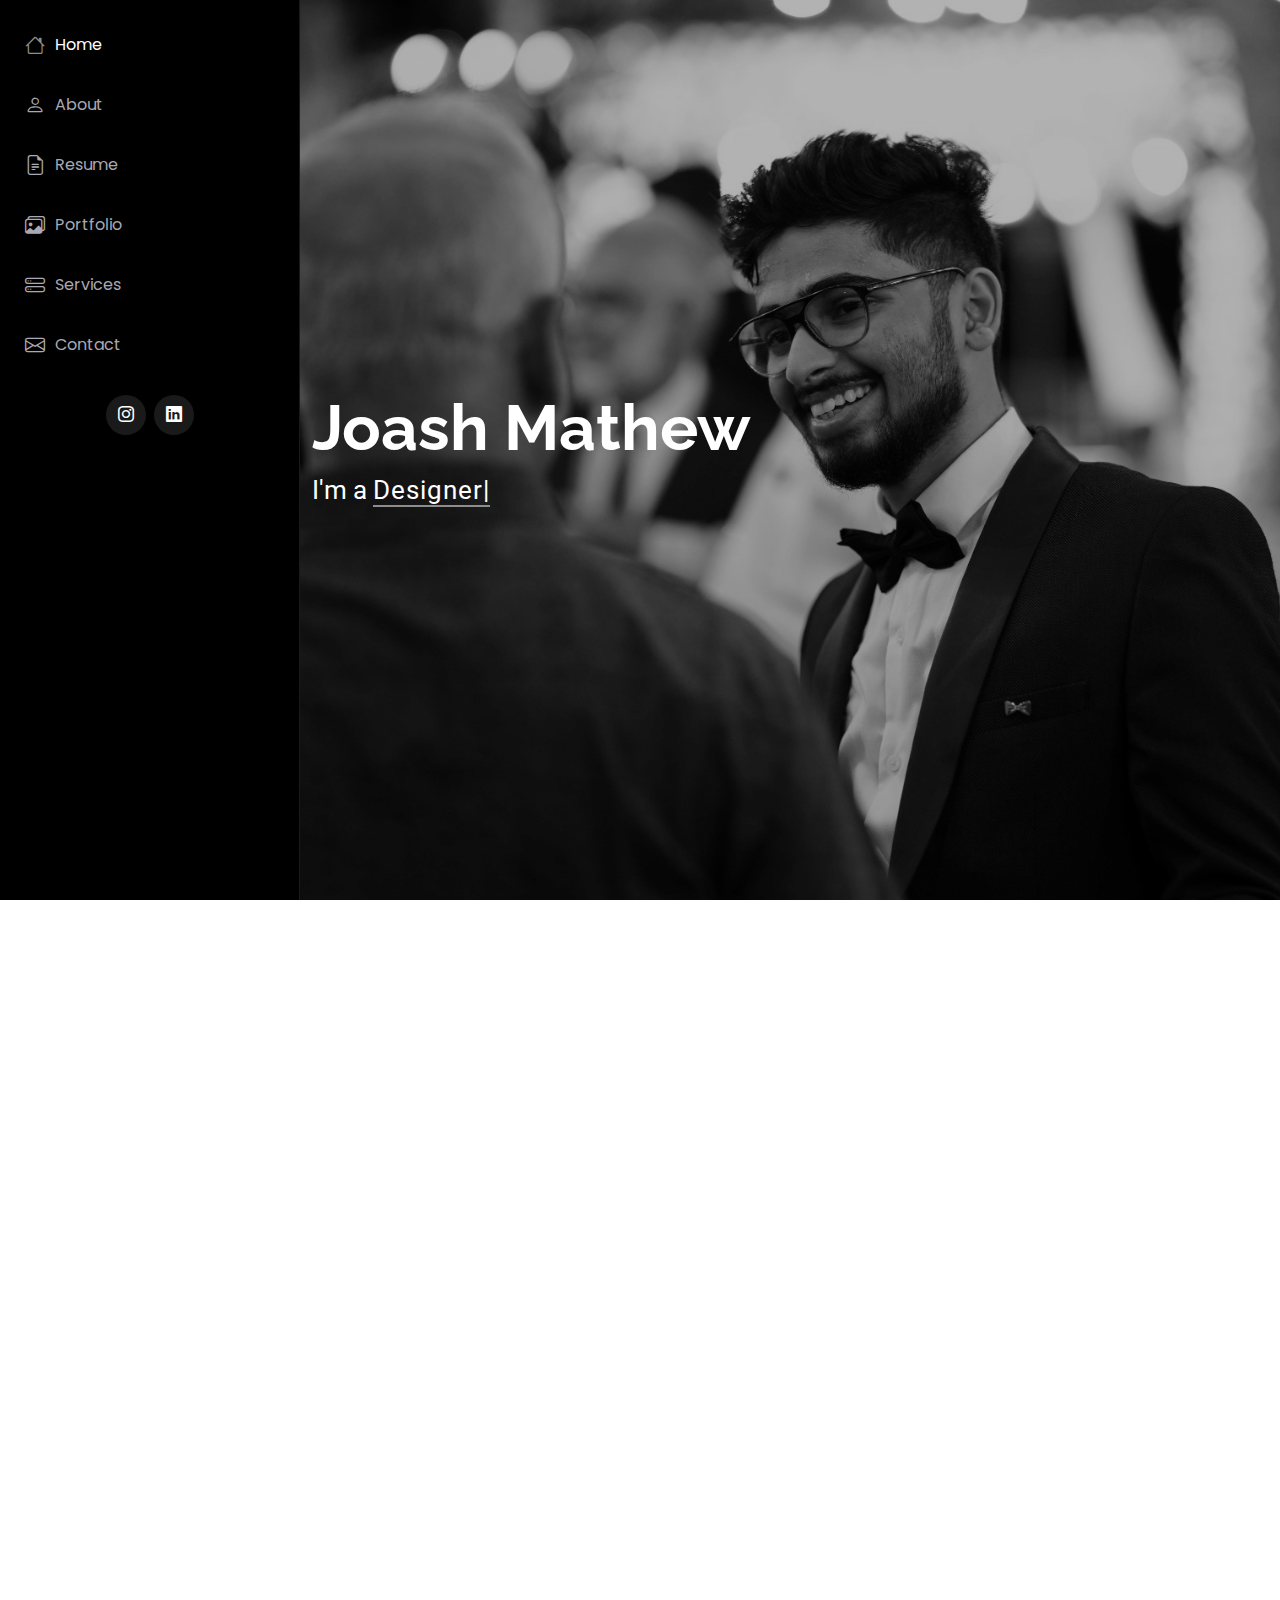
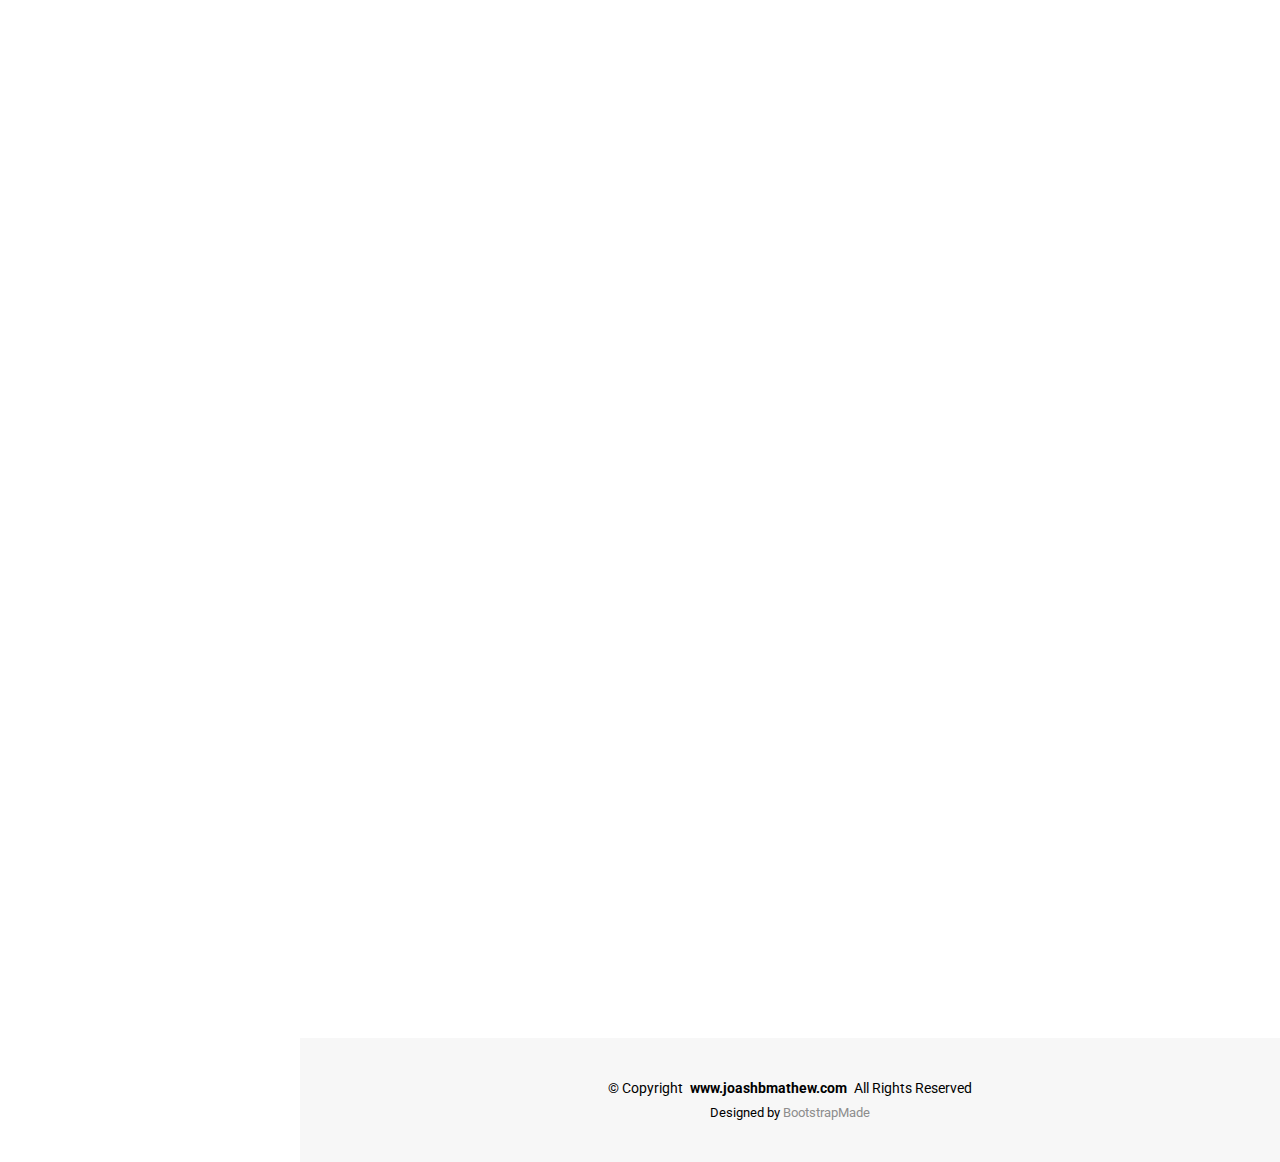
==== index.html @ 0e68c21d "First commit" ====
<!DOCTYPE html>
<html lang="en">
  <head>
    <meta charset="utf-8" />
    <meta content="width=device-width, initial-scale=1.0" name="viewport" />
    <title>Portfolio</title>
    <meta content="" name="description" />
    <meta content="" name="keywords" />

    <!-- Favicons -->
    <link href="assets/img/favicon.png" rel="icon" />
    <link href="assets/img/apple-touch-icon.png" rel="apple-touch-icon" />

    <!-- Fonts -->
    <link href="https://fonts.googleapis.com" rel="preconnect" />
    <link href="https://fonts.gstatic.com" rel="preconnect" crossorigin />
    <link
      href="https://fonts.googleapis.com/css2?family=Roboto:ital,wght@0,100;0,300;0,400;0,500;0,700;0,900;1,100;1,300;1,400;1,500;1,700;1,900&family=Poppins:ital,wght@0,100;0,200;0,300;0,400;0,500;0,600;0,700;0,800;0,900;1,100;1,200;1,300;1,400;1,500;1,600;1,700;1,800;1,900&family=Raleway:ital,wght@0,100;0,200;0,300;0,400;0,500;0,600;0,700;0,800;0,900;1,100;1,200;1,300;1,400;1,500;1,600;1,700;1,800;1,900&display=swap"
      rel="stylesheet"
    />

    <!-- Vendor CSS Files -->
    <link
      href="assets/vendor/bootstrap/css/bootstrap.min.css"
      rel="stylesheet"
    />
    <link
      href="assets/vendor/bootstrap-icons/bootstrap-icons.css"
      rel="stylesheet"
    />
    <link href="assets/vendor/aos/aos.css" rel="stylesheet" />
    <link
      href="assets/vendor/glightbox/css/glightbox.min.css"
      rel="stylesheet"
    />
    <link href="assets/vendor/swiper/swiper-bundle.min.css" rel="stylesheet" />

    <!-- Main CSS File -->
    <link href="assets/css/main.css" rel="stylesheet" />

    <!-- =======================================================
  * Template Name: iPortfolio
  * Template URL: https://bootstrapmade.com/iportfolio-bootstrap-portfolio-websites-template/
  * Updated: Jun 12 2024 with Bootstrap v5.3.3
  * Author: BootstrapMade.com
  * License: https://bootstrapmade.com/license/
  ======================================================== -->
  </head>

  <body class="index-page">
    <header id="header" class="header d-flex flex-column">
      <i class="header-toggle d-xl-none bi bi-list"></i>

      <a
        href="index.html"
        class="logo d-flex align-items-center justify-content-center"
      >
        <!-- Uncomment the line below if you also wish to use an image logo -->
        <!-- <img src="assets/img/logo.png" alt=""> -->
      </a>

      <nav id="navmenu" class="navmenu">
        <ul>
          <li>
            <a href="#hero" class="active"
              ><i class="bi bi-house navicon"></i>Home</a
            >
          </li>
          <li>
            <a href="#about"><i class="bi bi-person navicon"></i> About</a>
          </li>
          <li>
            <a href="#resume"
              ><i class="bi bi-file-earmark-text navicon"></i> Resume</a
            >
          </li>
          <li>
            <a href="#portfolio"
              ><i class="bi bi-images navicon"></i> Portfolio</a
            >
          </li>
          <li>
            <a href="#services"
              ><i class="bi bi-hdd-stack navicon"></i> Services</a
            >
          </li>
          <li>
            <a href="#contact"
              ><i class="bi bi-envelope navicon"></i> Contact</a
            >
          </li>
        </ul>
      </nav>
      <div class="social-links text-center">
        <a
          href="https://www.instagram.com/joash_m_b?igsh=MXVweXFhMml6ZnZiNA%3D%3D&utm_source=qr"
          class="instagram"
          ><i class="bi bi-instagram"></i
        ></a>
        <a
          href="https://www.linkedin.com/in/joash-binu-3a098528a?lipi=urn%3Ali%3Apage%3Ad_flagship3_profile_view_base_contact_details%3BONBXDE7nQAW0IM37YTPnsw%3D%3D"
          class="linkedin"
          ><i class="bi bi-linkedin"></i
        ></a>
      </div>
    </header>

    <main class="main">
      <!-- Hero Section -->
      <section id="hero" class="hero section">
        <img src="assets/img/Main-pic.jpg" alt="" data-aos="fade-in" class="" />

        <div class="container" data-aos="fade-up" data-aos-delay="100">
          <h2>Joash Mathew</h2>
          <p>
            I'm a
            <span
              class="typed"
              data-typed-items="Designer, Developer, Freelancer"
              >Designer</span
            ><span
              class="typed-cursor typed-cursor--blink"
              aria-hidden="true"
            ></span
            ><span
              class="typed-cursor typed-cursor--blink"
              aria-hidden="true"
            ></span>
          </p>
        </div>
      </section>
      <!-- /Hero Section -->

      <!-- About Section -->
      <section id="about" class="about section">
        <!-- Section Title -->
        <div class="container section-title" data-aos="fade-up">
          <h2>About</h2>
          <p>
            As a dedicated UI/UX designer and developer, I bring a blend of
            creativity and technical expertise to every project. My passion for
            designing user-centric interfaces drives me to create seamless and
            engaging digital experiences. With a strong background in both
            design principles and development, I bridge the gap between
            aesthetics and functionality. I thrive on solving complex problems
            and am committed to staying ahead of industry trends.<b
              ><ul>
                " My goal is to enhance user satisfaction by delivering
                intuitive and visually appealing solutions"
              </ul></b
            >
          </p>
        </div>
        <!-- End Section Title -->

        <div class="container" data-aos="fade-up" data-aos-delay="100">
          <div class="row gy-4 justify-content-center">
            <div class="col-lg-4">
              <img src="assets/img/Profile-pic.jpg" class="img-fluid" alt="" />
            </div>
            <div class="col-lg-8 content">
              <h2>UI/UX Designer &amp; Web Developer.</h2>
              <p class="fst-italic py-3"></p>

              <div class="row">
                <div class="col-lg-6">
                  <ul>
                    <li>
                      <i class="bi bi-chevron-right"></i>
                      <strong>Birthday:</strong> <span>21 December 2001</span>
                    </li>
                    <li>
                      <i class="bi bi-chevron-right"></i>
                      <strong>Website:</strong>
                      <span>www.joashbmathew.com</span>
                    </li>
                    <li>
                      <i class="bi bi-chevron-right"></i>
                      <strong>Phone:</strong> <span>+91 7025293454</span>
                    </li>
                    <li>
                      <i class="bi bi-chevron-right"></i>
                      <strong>City:</strong>
                      <span>Kottayam , Kerala , India</span>
                    </li>
                  </ul>
                </div>
                <div class="col-lg-6">
                  <ul>
                    <li>
                      <i class="bi bi-chevron-right"></i> <strong>Age:</strong>
                      <span>23</span>
                    </li>
                    <li>
                      <i class="bi bi-chevron-right"></i>
                      <strong>Degree:</strong>
                      <span>BCA-Computer Application</span>
                    </li>
                    <li>
                      <i class="bi bi-chevron-right"></i>
                      <strong>Email:</strong> <span>joashbinu33@gmail.com</span>
                    </li>
                    <li>
                      <i class="bi bi-chevron-right"></i>
                      <strong>Freelance:</strong> <span>Available</span>
                    </li>
                  </ul>
                </div>
              </div>
              <p class="py-3">
                I was born on December 21, 2001, making me 23 years old. I hold
                a degree in Bachelor of Computer Applications (BCA),
                specializing in Computer Applications. I am based in Kottayam,
                Kerala, India, where I combine my design and development skills
                to create innovative digital solutions. You can learn more about
                my work on this website. Feel free to reach out to me via email
                for any inquiries or collaborations.
              </p>
            </div>
          </div>
        </div>
      </section>
      <!-- /About Section -->

      <!-- Skills Section -->
      <section id="skills" class="skills section">
        <!-- Section Title -->
        <div class="container section-title" data-aos="fade-up">
          <h2>Skills</h2>
          <p>
            Proficient in creating user-friendly and visually appealing
            interfaces using tools such as Figma, with strong expertise in HTML,
            CSS, JavaScript, React, and Python for seamless development.
          </p>
        </div>
        <!-- End Section Title -->

        <div class="container" data-aos="fade-up" data-aos-delay="100">
          <div class="row skills-content skills-animation">
            <div class="col-lg-6">
              <div class="progress">
                <span class="skill"
                  ><span>HTML</span> <i class="val">100%</i></span
                >
                <div class="progress-bar-wrap">
                  <div
                    class="progress-bar"
                    role="progressbar"
                    aria-valuenow="100"
                    aria-valuemin="0"
                    aria-valuemax="100"
                  ></div>
                </div>
              </div>
              <!-- End Skills Item -->

              <div class="progress">
                <span class="skill"
                  ><span>CSS</span> <i class="val">90%</i></span
                >
                <div class="progress-bar-wrap">
                  <div
                    class="progress-bar"
                    role="progressbar"
                    aria-valuenow="90"
                    aria-valuemin="0"
                    aria-valuemax="100"
                  ></div>
                </div>
              </div>
              <!-- End Skills Item -->

              <div class="progress">
                <span class="skill"
                  ><span>JavaScript</span> <i class="val">75%</i></span
                >
                <div class="progress-bar-wrap">
                  <div
                    class="progress-bar"
                    role="progressbar"
                    aria-valuenow="75"
                    aria-valuemin="0"
                    aria-valuemax="100"
                  ></div>
                </div>
              </div>
              <!-- End Skills Item -->
            </div>

            <div class="col-lg-6">
              <div class="progress">
                <span class="skill"
                  ><span>Figma</span> <i class="val">100%</i></span
                >
                <div class="progress-bar-wrap">
                  <div
                    class="progress-bar"
                    role="progressbar"
                    aria-valuenow="100"
                    aria-valuemin="0"
                    aria-valuemax="100"
                  ></div>
                </div>
              </div>
              <!-- End Skills Item -->

              <div class="progress">
                <span class="skill"
                  ><span>React</span> <i class="val">70%</i></span
                >
                <div class="progress-bar-wrap">
                  <div
                    class="progress-bar"
                    role="progressbar"
                    aria-valuenow="70"
                    aria-valuemin="0"
                    aria-valuemax="100"
                  ></div>
                </div>
              </div>
              <!-- End Skills Item -->

              <div class="progress">
                <span class="skill"
                  ><span>Python</span> <i class="val">55%</i></span
                >
                <div class="progress-bar-wrap">
                  <div
                    class="progress-bar"
                    role="progressbar"
                    aria-valuenow="55"
                    aria-valuemin="0"
                    aria-valuemax="100"
                  ></div>
                </div>
              </div>
              <!-- End Skills Item -->
            </div>
          </div>
        </div>
      </section>
      <!-- /Skills Section -->

      <!-- Resume Section -->
      <section id="resume" class="resume section">
        <!-- Section Title -->
        <div class="container section-title" data-aos="fade-up">
          <h2>Resume</h2>
          <p>
            This is my resume, showcasing my skills and experience as a UI/UX
            designer and developer. It highlights my expertise in creating
            intuitive and visually appealing digital solutions using Figma,
            HTML, CSS, JavaScript, React, and Python.
          </p>
        </div>

        <!-- End Section Title -->

        <div class="container">
          <div class="row">
            <div class="col-lg-6" data-aos="fade-up" data-aos-delay="100">
              <h3 class="resume-title">Sumary</h3>

              <div class="resume-item pb-0">
                <h4>Joash Binu Mathew</h4>
                <p>
                  <em
                    >Experienced UI/UX designer and developer with a Bachelor’s
                    degree in Computer Applications and a robust skill set in
                    Figma, HTML, CSS, JavaScript, React, and Python. Proven
                    track record in designing and developing intuitive and
                    visually appealing digital solutions.</em
                  >
                </p>
                <ul>
                  <li>Mizpah Chengalam South PO, Kottayan , Kerala , India</li>
                  <li>+91 7025293454</li>
                  <li>joashbinu33@gmail.com</li>
                </ul>
              </div>
              <!-- Edn Resume Item -->

              <h3 class="resume-title">Education</h3>
              <div class="resume-item">
                <h4>Bachelor of Computer Application (BCA)</h4>
                <h5>2020 - 2023</h5>
                <p><em>CMS College Kottayam</em></p>
                <p>
                  I studied at CMS College, Kottayam, earning a Bachelor of
                  Computer Applications. There, I gained a solid foundation in
                  basic computing and design principles. This education equipped
                  me with essential skills for my career and development.
                </p>
              </div>
              <!-- Edn Resume Item -->

              <div class="resume-item">
                <h4>Higher Secondary Education, Computer Science</h4>
                <h5>2018 - 2020</h5>
                <p><em>Girideepam Higher Secondary School , Kottayam</em></p>
                <p>
                  I did my higher secondary education at Girideepam Higher
                  Secondary School, where I specialized in Computer Science.
                  These educational experiences equipped me with essential
                  skills for my career and development.
                </p>
              </div>
              <!-- Edn Resume Item -->
            </div>

            <div class="col-lg-6" data-aos="fade-up" data-aos-delay="200">
              <h3 class="resume-title">Projects</h3>
              <div class="resume-item">
                <h4>Fit Pulse Application</h4>
                <p><em> </em></p>
                <ul>
                  <li>
                    Fit Pulse is a user-friendly fitness application that
                    simplifies health tracking with features like workout
                    logging, nutrition monitoring, and health metric tracking.
                  </li>
                  <li>
                    It offers personalized insights and recommendations to help
                    users achieve their fitness goals effectively, alongside
                    social features for community engagement and motivation.
                  </li>
                </ul>
              </div>
              <div class="resume-item">
                <h4>Krypto Website</h4>
                <p><em> </em></p>
                <ul>
                  <li>
                    Krypto is a modern website dedicated to NFTs (Non-Fungible
                    Tokens), featuring a sleek and intuitive UI/UX design
                    created using Figma. Users can explore, buy, and sell
                    digital assets effortlessly through its user-friendly
                    interface.
                  </li>

                  <li>
                    Krypto provides powerful analytics tools for tracking and
                    analyzing NFT assets, offering insights into buying trends,
                    market fluctuations, and asset performance metrics to
                    empower informed investment decisions.
                  </li>
                </ul>
              </div>
              <h3 class="resume-title">Certificaitons</h3>
              <div class="resume-item">
                <h4>Coursera</h4>
                <p><em> </em></p>
                <ul>
                  <li>
                    <b>Foundation of User Experince UX (Design)</b>
                    I completed the 'Foundation of User Experience (UX) Design'
                    course on Coursera, gaining expertise in UX design
                    principles including user research, wireframing,
                    prototyping, and usability testing.
                  </li>
                  <li>
                    <b>Start The UX desing</b> I also completed a course titled
                    'Starting UX Design'where I learned foundational concepts
                    and practical techniques essential for creating effective
                    user experiences.
                  </li>
                  <li>
                    <b>Building Wireframes and Low Fidelity Prototypes</b> I
                    completed the course 'Building Wireframes and Low Fidelity
                    Prototypes,' which equipped me with the skills to create
                    preliminary designs and prototypes essential for user
                    interface development
                  </li>
                </ul>
              </div>

              <!-- Edn Resume Item -->

              <!-- Edn Resume Item -->
            </div>
          </div>
        </div>
      </section>
      <!-- /Resume Section -->

      <!-- Portfolio Section -->
      <section id="portfolio" class="portfolio section">
        <!-- Section Title -->
        <div class="container section-title" data-aos="fade-up">
          <h2>Portfolio</h2>
          <p>
            My portfolio showcases my expertise in UI/UX design through a
            diverse range of projects, including an intuitive website interface
            and an innovative health tracker app. Each design highlights my
            ability to create user-friendly and aesthetically pleasing digital
            experiences.
          </p>
        </div>
        <!-- End Section Title -->

        <div class="container">
          <div
            class="isotope-layout"
            data-default-filter="*"
            data-layout="masonry"
            data-sort="original-order"
          >
            <ul
              class="portfolio-filters isotope-filters"
              data-aos="fade-up"
              data-aos-delay="100"
            >
              <li data-filter="*" class="filter-active">All</li>
              <li data-filter=".filter-app">Apps</li>
              <li data-filter=".filter-product">Websites</li>
            </ul>
            <!-- End Portfolio Filters -->

            <div
              class="row gy-4 isotope-container"
              data-aos="fade-up"
              data-aos-delay="200"
            >
              <div
                class="col-lg-4 col-md-6 portfolio-item isotope-item filter-app"
              >
                <div class="portfolio-content h-100">
                  <img
                    src="assets/img/portfolio/FitPulse app.png"
                    class="img-fluid"
                    alt=""
                  />
                  <div class="portfolio-info">
                    <h4>Fit Pulse Health Tracker App</h4>
                    <p>
                      <a
                        href="assets/img/portfolio/FitPulse app.png"
                        title="Fit Pulse Fitness App"
                        data-gallery="portfolio-gallery-app"
                        class="glightbox preview-link"
                        ><i class="bi bi-zoom-in"></i
                      ></a>
                      <a
                        href="portfolio-details.html"
                        title="More Details"
                        class="details-link"
                        ><i class="bi bi-link-45deg"></i
                      ></a>
                    </p>
                  </div>
                </div>
              </div>
              <!-- End Portfolio Item -->

              <div
                class="col-lg-4 col-md-6 portfolio-item isotope-item filter-product"
              >
                <div class="portfolio-content h-100">
                  <img
                    src="assets/img/portfolio/Crypto Website.png"
                    class="img-fluid"
                    alt=""
                  />
                  <div class="portfolio-info">
                    <h4>Krypto Website</h4>
                    <a
                      href="assets/img/portfolio/Crypto Website.png"
                      title="Krypto Website"
                      data-gallery="portfolio-gallery-product"
                      class="glightbox preview-link"
                      ><i class="bi bi-zoom-in"></i
                    ></a>
                    <a
                      href="portfolio-website-detalis.html"
                      title="More Details"
                      class="details-link"
                      ><i class="bi bi-link-45deg"></i
                    ></a>
                  </div>
                </div>
              </div>
              <!-- End Portfolio Item -->

              <!-- End Portfolio Item -->
            </div>
            <!-- End Portfolio Container -->
          </div>
        </div>
      </section>
      <!-- /Portfolio Section -->

      <!-- Services Section -->
      <section id="services" class="services section">
        <!-- Section Title -->
        <div class="container section-title" data-aos="fade-up">
          <h2>Services</h2>
          <p>
            I provide comprehensive UI/UX design services, including user
            research, wireframing, and intuitive visual designs. Additionally, I
            specialize in responsive design and developing dynamic web
            applications using React. My approach includes thorough usability
            testing to continuously enhance the user experience.
          </p>
        </div>
        <!-- End Section Title -->

        <div class="container">
          <div class="row gy-4">
            <div
              class="col-lg-4 col-md-6 service-item d-flex"
              data-aos="fade-up"
              data-aos-delay="100"
            >
              <div>
                <h4 class="title">User Research and Analysis</h4>
                <p class="description">
                  Conduct user interviews, surveys, and usability testing to
                  gather insights. Develop user personas and journey maps to
                  understand and enhance user experiences.
                </p>
              </div>
            </div>
            <!-- End Service Item -->

            <div
              class="col-lg-4 col-md-6 service-item d-flex"
              data-aos="fade-up"
              data-aos-delay="200"
            >
              <div>
                <h4 class="title">Wireframing and Prototyping</h4>
                <p class="description">
                  Design wireframes and interactive prototypes to visualize and
                  test concepts. Create both low-fidelity and high-fidelity
                  prototypes to refine user interactions and flows.
                </p>
              </div>
            </div>
            <!-- End Service Item -->

            <div
              class="col-lg-4 col-md-6 service-item d-flex"
              data-aos="fade-up"
              data-aos-delay="300"
            >
              <div>
                <h4 class="title">Visual and Interaction Design</h4>
                <p class="description">
                  Craft visually appealing and intuitive user interfaces for web
                  and mobile applications. Design interactive elements and
                  animations to enhance user engagement and satisfaction
                </p>
              </div>
            </div>
            <!-- End Service Item -->

            <div
              class="col-lg-4 col-md-6 service-item d-flex"
              data-aos="fade-up"
              data-aos-delay="400"
            >
              <div>
                <h4 class="title">Responsive and Adaptive Design</h4>
                <p class="description">
                  Develop responsive designs that provide seamless experiences
                  across various devices and screen sizes. Ensure mobile-first
                  design principles for optimal usability on smartphones and
                  tablets.
                </p>
              </div>
            </div>
            <!-- End Service Item -->

            <div
              class="col-lg-4 col-md-6 service-item d-flex"
              data-aos="fade-up"
              data-aos-delay="500"
            >
              <div>
                <h4 class="title">React Development</h4>
                <p class="description">
                  Build dynamic and efficient web applications using React.
                  Integrate interactive UI components and ensure seamless
                  performance
                </p>
              </div>
            </div>
            <!-- End Service Item -->

            <div
              class="col-lg-4 col-md-6 service-item d-flex"
              data-aos="fade-up"
              data-aos-delay="600"
            >
              <div>
                <h4 class="title">Usability Testing and Evaluation</h4>
                <p class="description">
                  Conduct usability tests to identify issues and areas for
                  improvement. Analyze test results and provide actionable
                  insights for refining designs.
                </p>
              </div>
            </div>
            <!-- End Service Item -->
          </div>
        </div>
      </section>
      <!-- /Services Section -->

      <!-- Contact Section -->
      <section id="contact" class="contact section">
        <!-- Section Title -->
        <div class="container section-title" data-aos="fade-up">
          <h2>Contact</h2>
          <p>
            Feel free to reach out to me for any inquiries, project
            collaborations, or additional information about my services.
          </p>
        </div>
        <!-- End Section Title -->

        <div class="container" data-aos="fade-up" data-aos-delay="100">
          <div class="row gy-4">
            <div class="col-lg-5">
              <div class="info-wrap">
                <div
                  class="info-item d-flex"
                  data-aos="fade-up"
                  data-aos-delay="200"
                >
                  <i class="bi bi-geo-alt flex-shrink-0"></i>
                  <div>
                    <h3>Address</h3>
                    <p>Mizpah Chengalam South PO Kottayam , Kerala , India</p>
                  </div>
                </div>
                <!-- End Info Item -->

                <div
                  class="info-item d-flex"
                  data-aos="fade-up"
                  data-aos-delay="300"
                >
                  <i class="bi bi-telephone flex-shrink-0"></i>
                  <div>
                    <h3>Call Us</h3>
                    <p>+91 7025293454</p>
                  </div>
                </div>
                <!-- End Info Item -->

                <div
                  class="info-item d-flex"
                  data-aos="fade-up"
                  data-aos-delay="400"
                >
                  <i class="bi bi-envelope flex-shrink-0"></i>
                  <div>
                    <h3>Email Us</h3>
                    <p>joashbinu33@gmail.com</p>
                  </div>
                </div>
                <!-- End Info Item -->

                <iframe
                  src="https://www.google.com/maps/embed?pb=!1m18!1m12!1m3!1d695.4269878194762!2d76.48380840345699!3d9.601372606199822!2m3!1f0!2f0!3f0!3m2!1i1024!2i768!4f13.1!3m3!1m2!1s0x3b062a950a07ba55%3A0x458a1c0a5a56f850!2sOlassa%2C%20Kerala%20686014!5e0!3m2!1sen!2sin!4v1718390963894!5m2!1sen!2sin"
                  width="450"
                  height="350"
                  style="border: 0"
                  allowfullscreen=""
                  loading="lazy"
                  referrerpolicy="no-referrer-when-downgrade"
                ></iframe>
              </div>
            </div>

            <!-- End Contact Form -->
          </div>
        </div>
      </section>
      <!-- /Contact Section -->
    </main>

    <footer id="footer" class="footer position-relative">
      <div class="container">
        <div class="copyright text-center">
          <p>
            © <span>Copyright</span>
            <strong class="px-1 sitename">www.joashbmathew.com</strong>
            <span>All Rights Reserved</span>
          </p>
        </div>
        <div class="credits">
          <!-- All the links in the footer should remain intact. -->
          <!-- You can delete the links only if you've purchased the pro version. -->
          <!-- Licensing information: https://bootstrapmade.com/license/ -->
          <!-- Purchase the pro version with working PHP/AJAX contact form: [buy-url] -->
          Designed by <a href="https://bootstrapmade.com/">BootstrapMade</a>
        </div>
      </div>
    </footer>

    <!-- Scroll Top -->
    <a
      href="#"
      id="scroll-top"
      class="scroll-top d-flex align-items-center justify-content-center"
      ><i class="bi bi-arrow-up-short"></i
    ></a>

    <!-- Preloader -->
    <div id="preloader"></div>

    <!-- Vendor JS Files -->
    <script src="assets/vendor/bootstrap/js/bootstrap.bundle.min.js"></script>
    <script src="assets/vendor/php-email-form/validate.js"></script>
    <script src="assets/vendor/aos/aos.js"></script>
    <script src="assets/vendor/typed.js/typed.umd.js"></script>
    <script src="assets/vendor/purecounter/purecounter_vanilla.js"></script>
    <script src="assets/vendor/waypoints/noframework.waypoints.js"></script>
    <script src="assets/vendor/glightbox/js/glightbox.min.js"></script>
    <script src="assets/vendor/imagesloaded/imagesloaded.pkgd.min.js"></script>
    <script src="assets/vendor/isotope-layout/isotope.pkgd.min.js"></script>
    <script src="assets/vendor/swiper/swiper-bundle.min.js"></script>

    <!-- Main JS File -->
    <script src="assets/js/main.js"></script>
  </body>
</html>
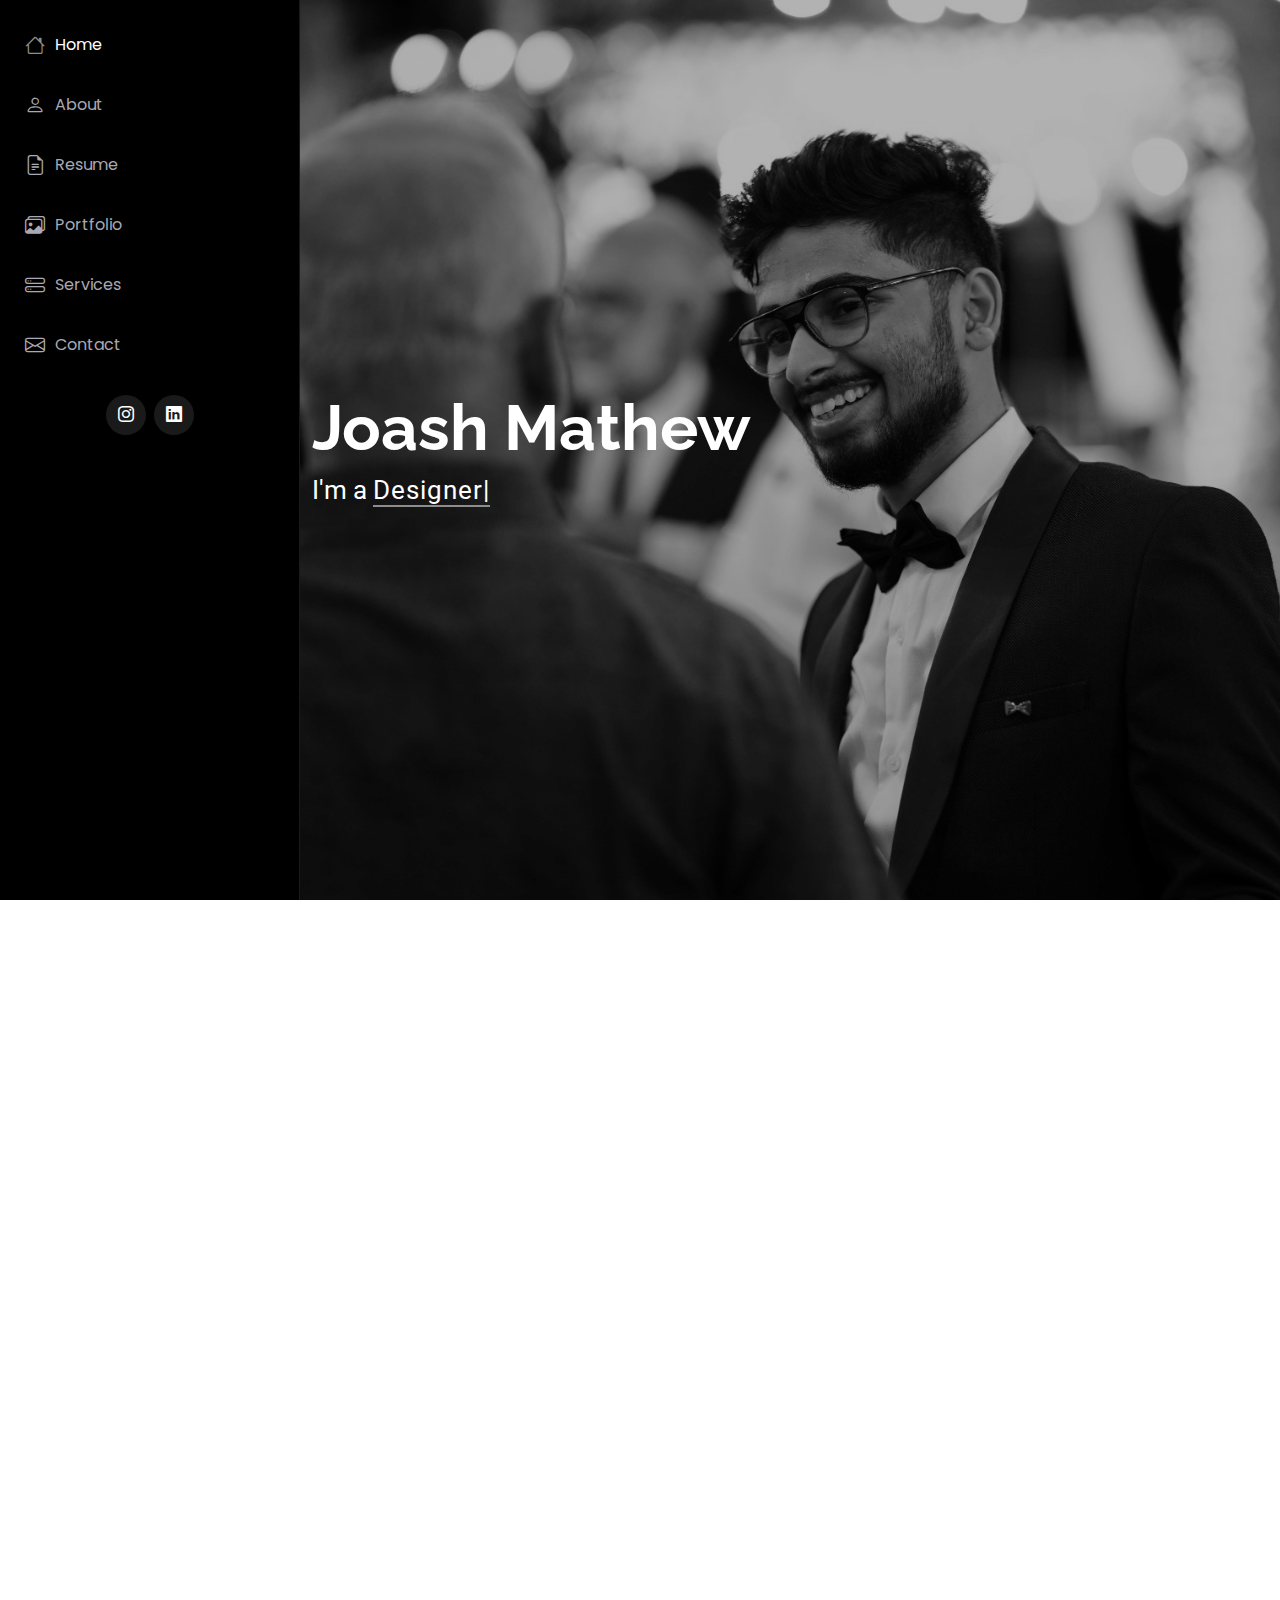
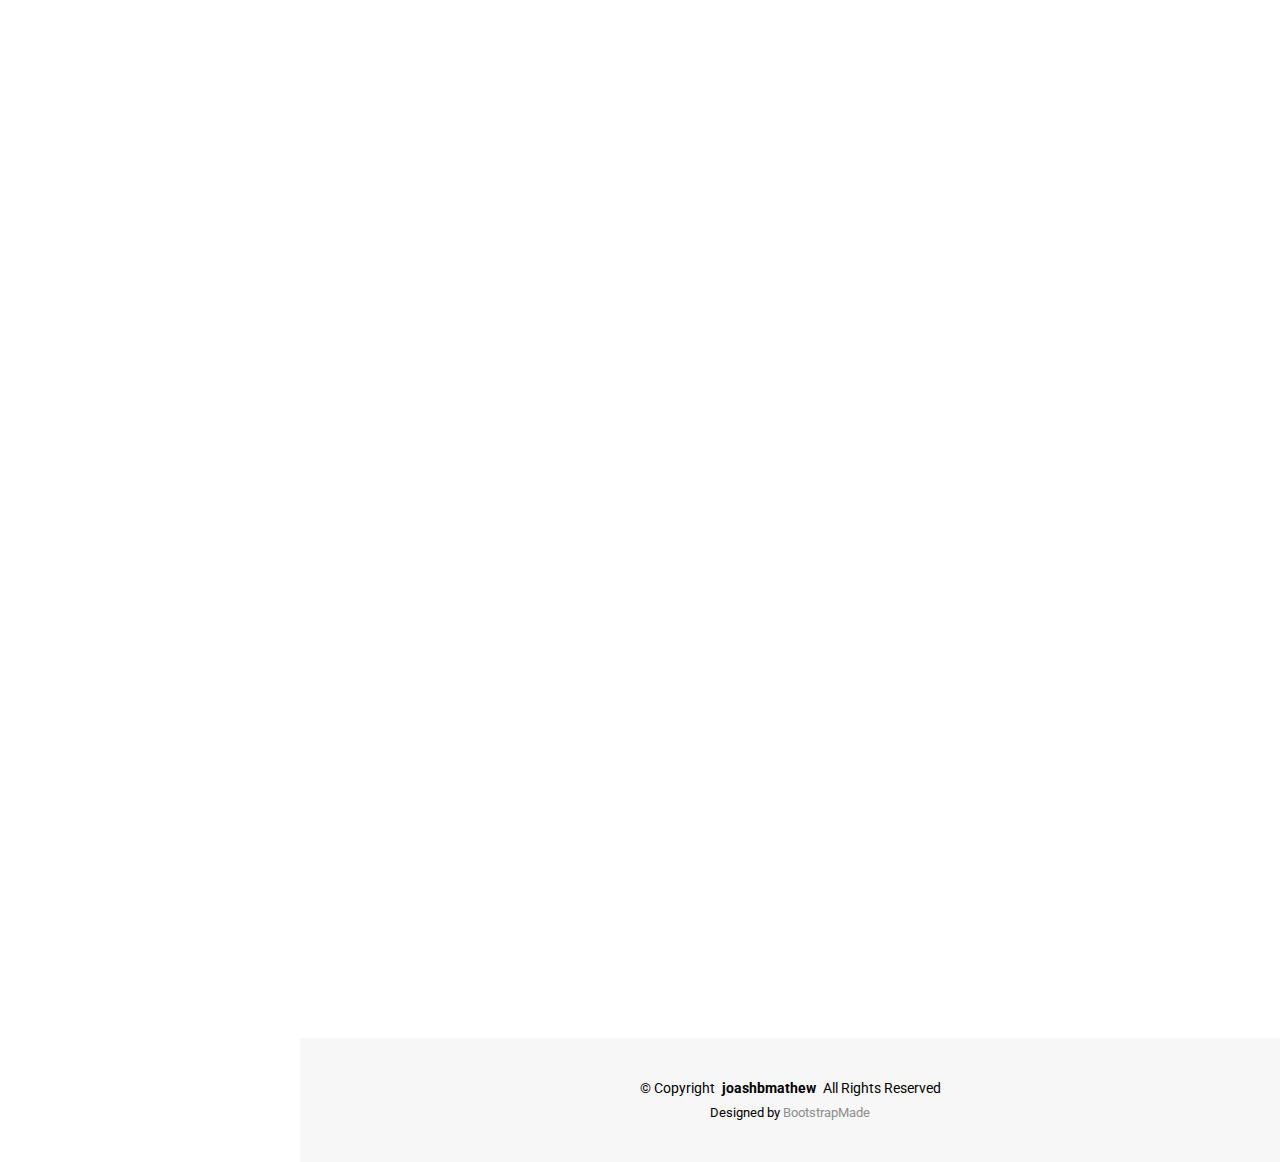
==== commit 1fbd3f78: "Update index.html" ====
--- a/index.html
+++ b/index.html
@@ -786,7 +786,7 @@
         <div class="copyright text-center">
           <p>
             © <span>Copyright</span>
-            <strong class="px-1 sitename">www.joashbmathew.com</strong>
+            <strong class="px-1 sitename">joashbmathew</strong>
             <span>All Rights Reserved</span>
           </p>
         </div>
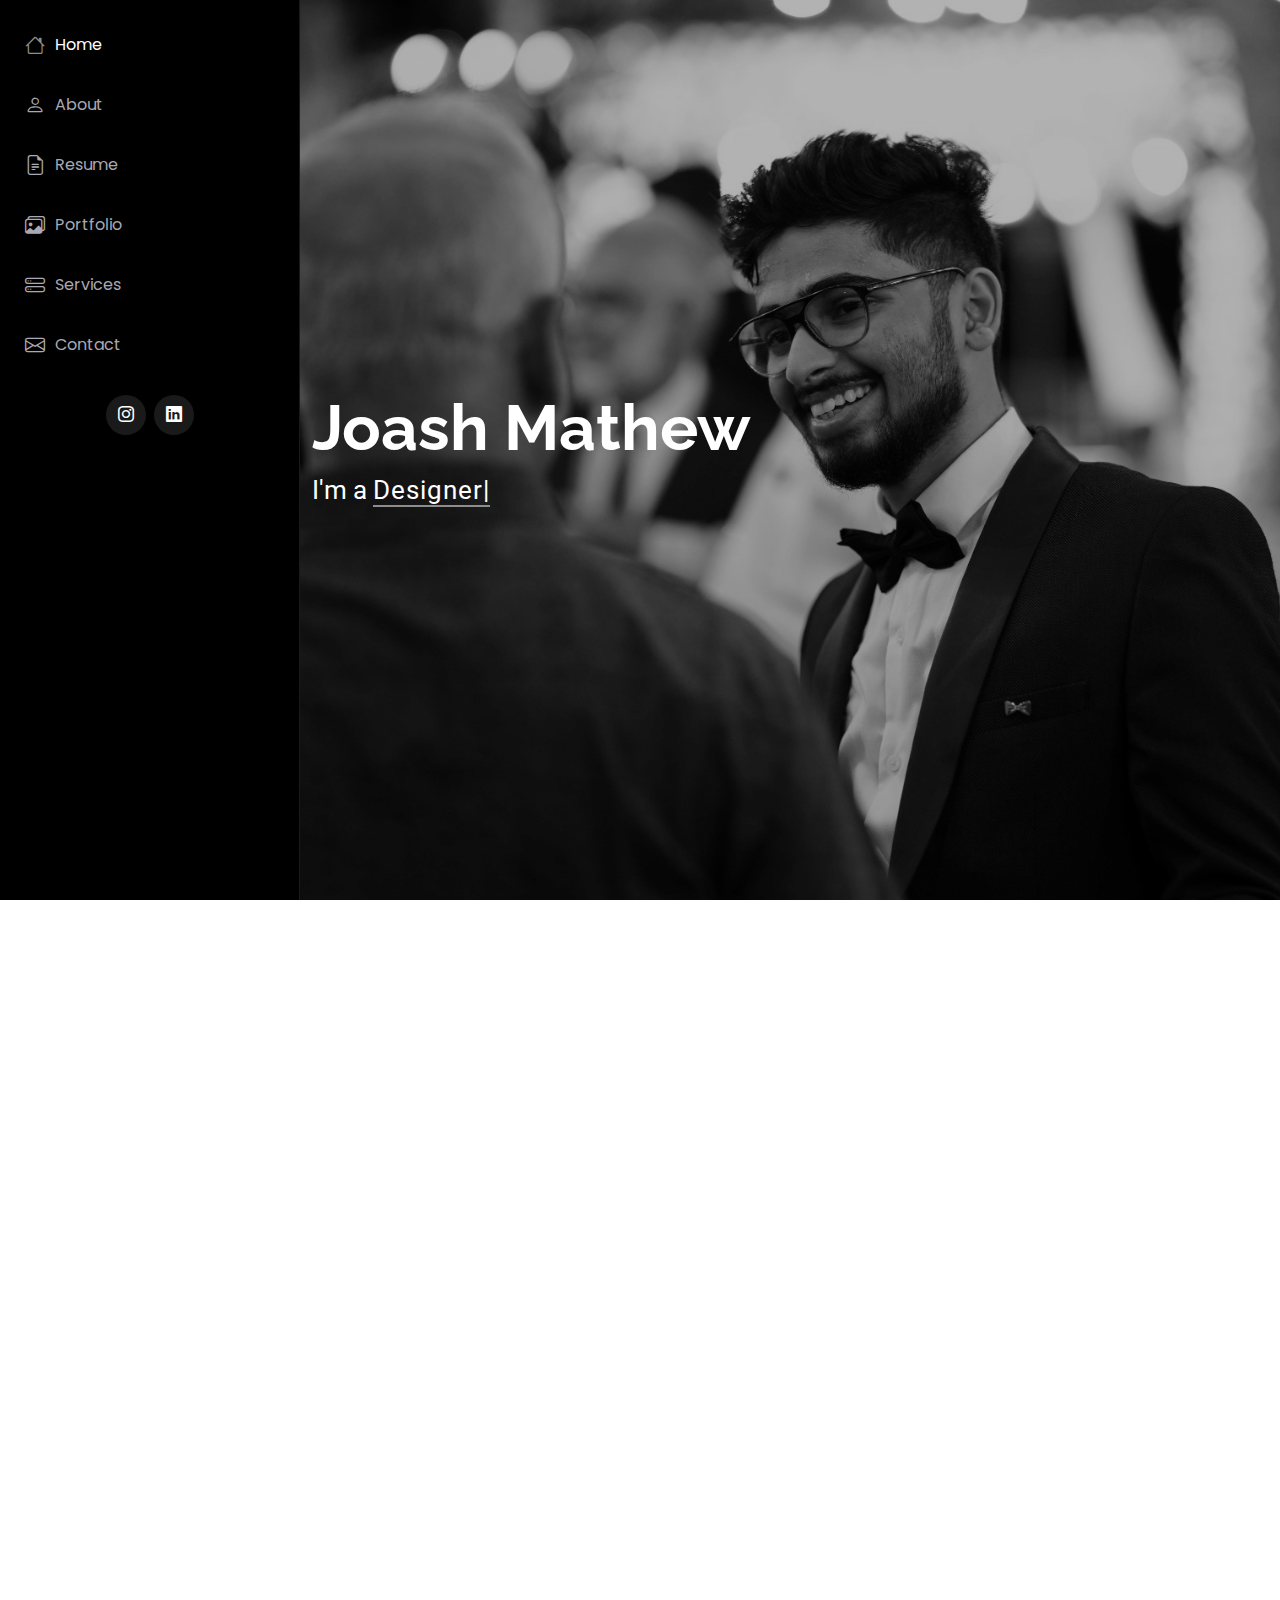
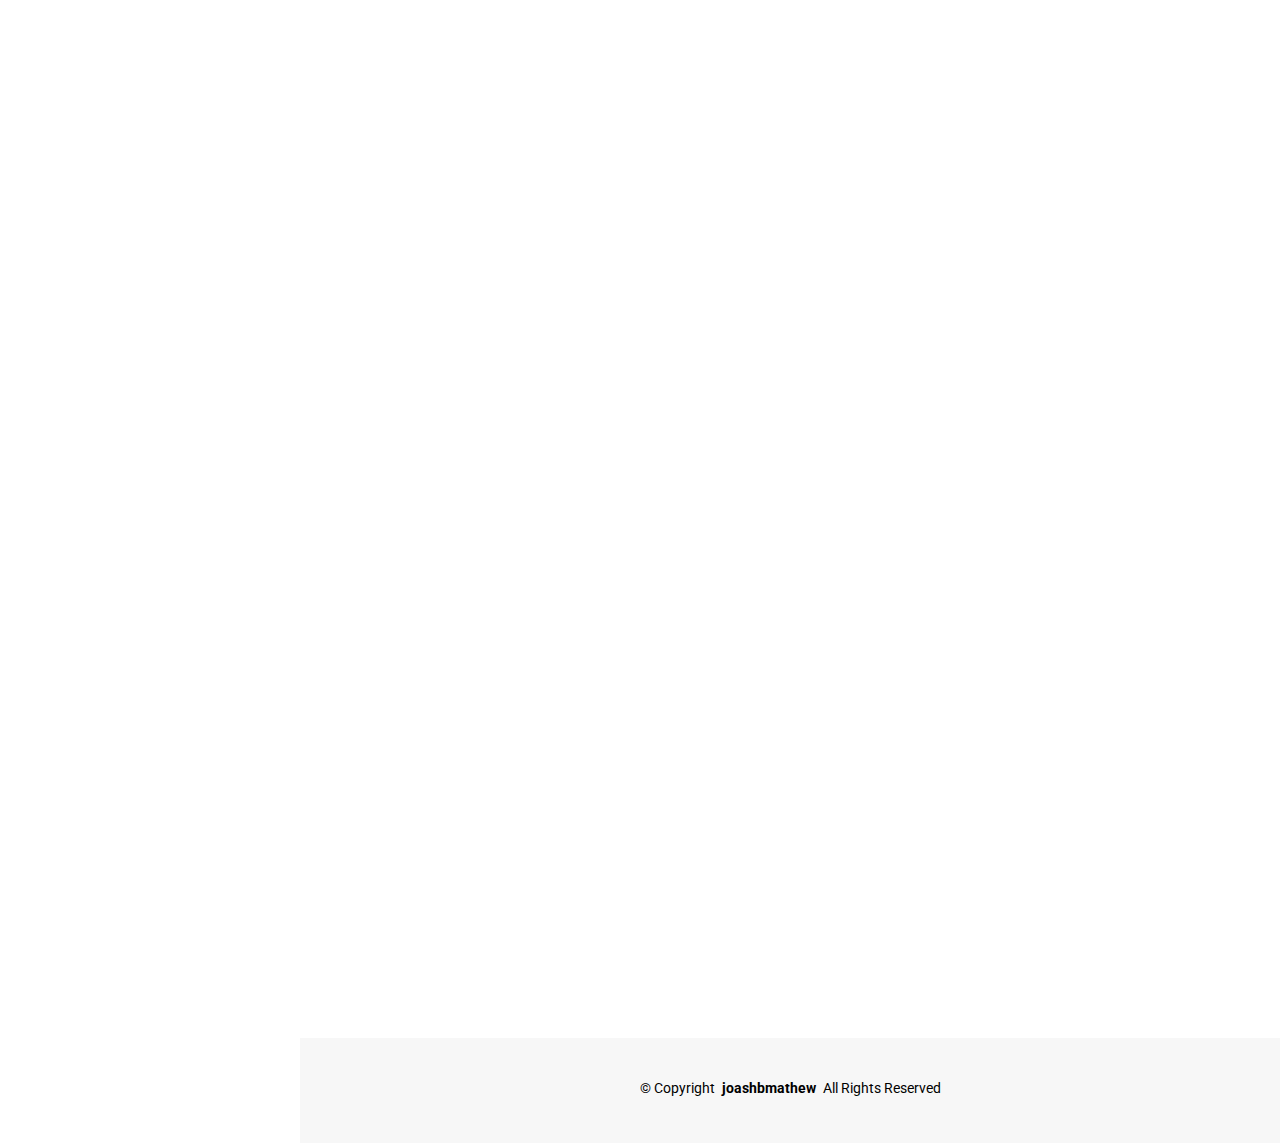
==== commit 9bdab96d: "Update index.html" ====
--- a/index.html
+++ b/index.html
@@ -795,7 +795,6 @@
           <!-- You can delete the links only if you've purchased the pro version. -->
           <!-- Licensing information: https://bootstrapmade.com/license/ -->
           <!-- Purchase the pro version with working PHP/AJAX contact form: [buy-url] -->
-          Designed by <a href="https://bootstrapmade.com/">BootstrapMade</a>
         </div>
       </div>
     </footer>
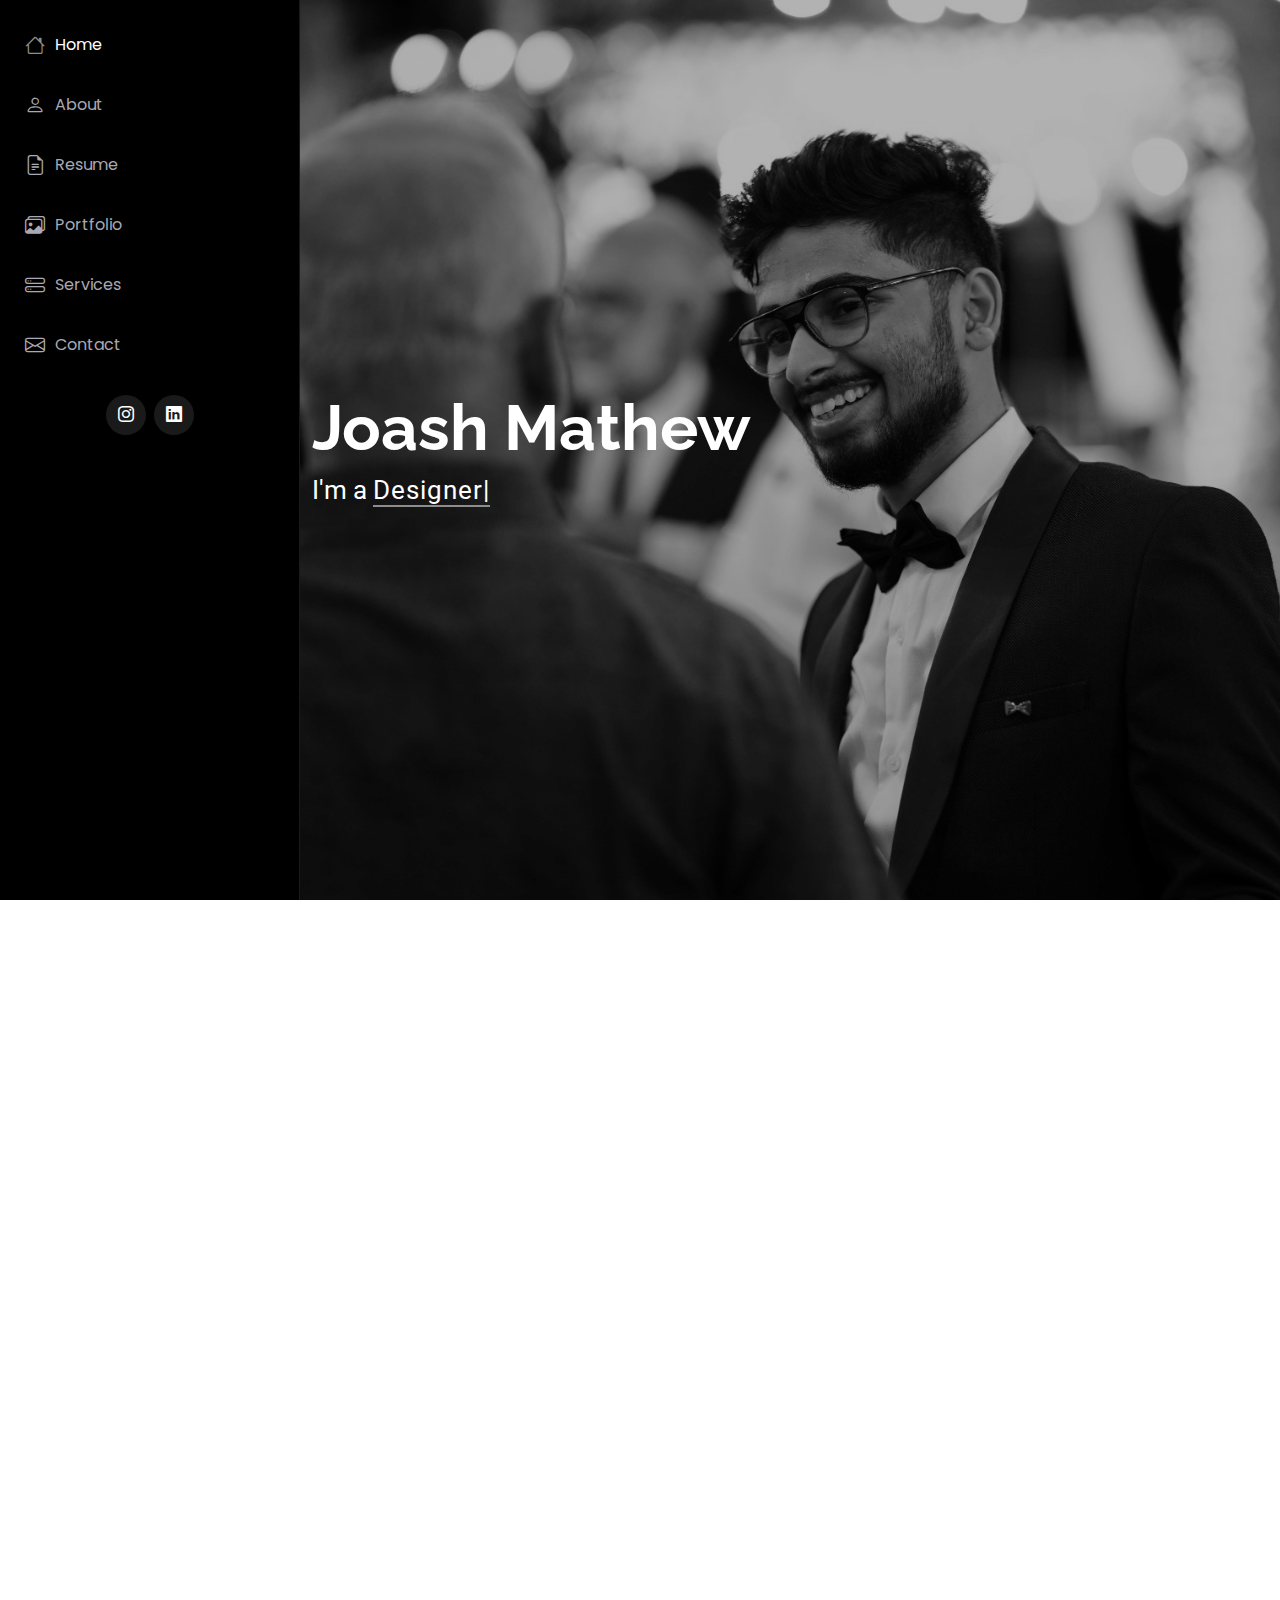
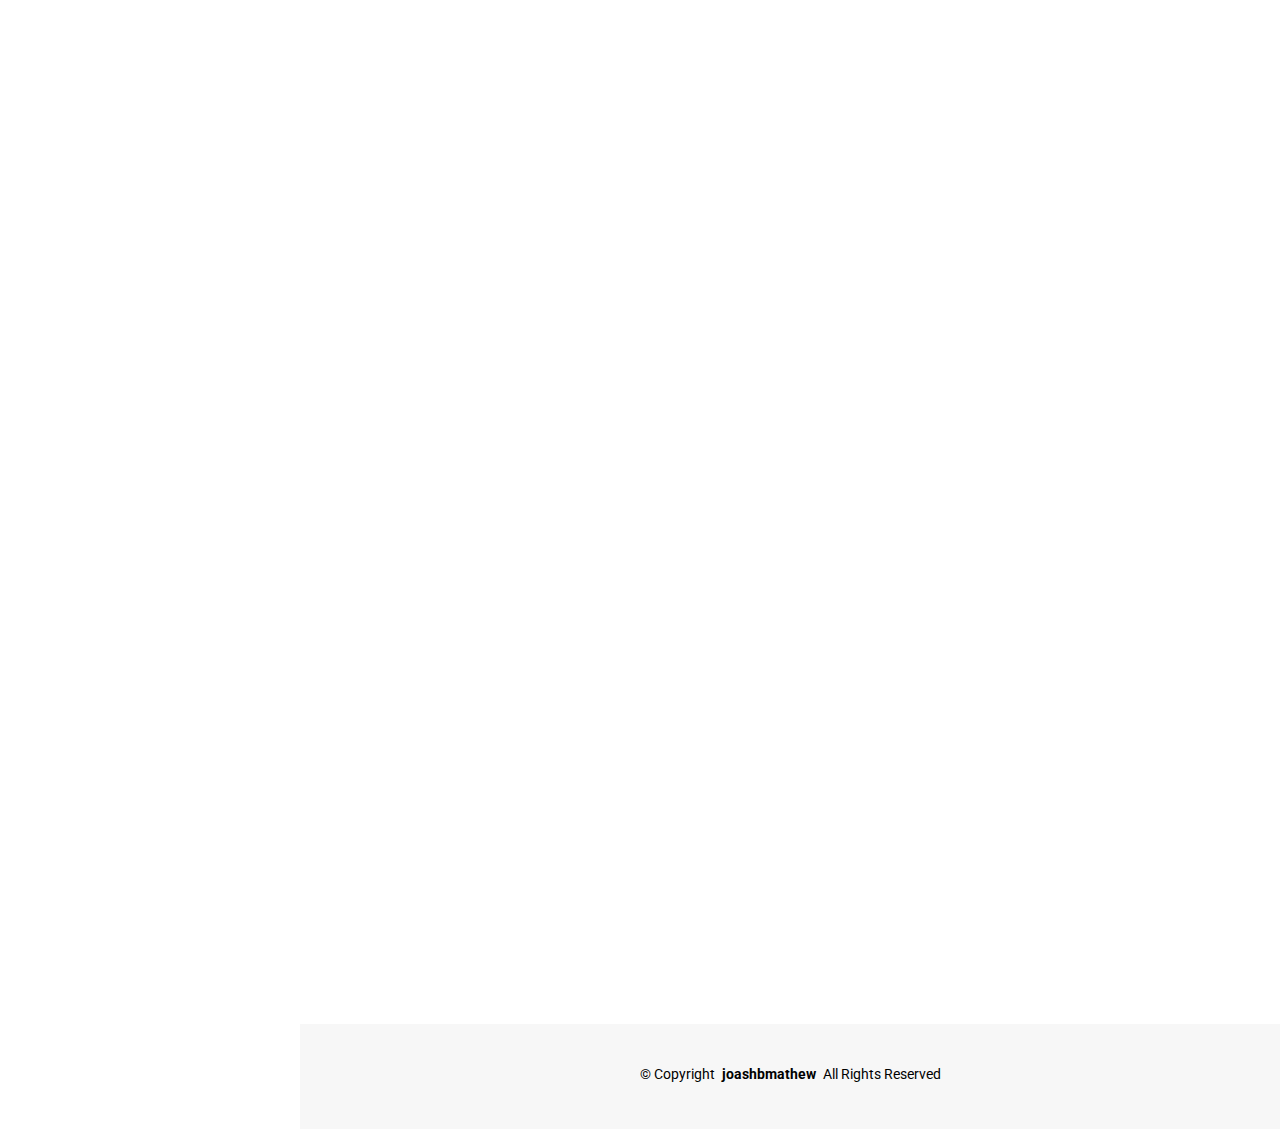
==== commit 6214faf7: "Update index.html" ====
--- a/index.html
+++ b/index.html
@@ -167,7 +167,7 @@
                   <ul>
                     <li>
                       <i class="bi bi-chevron-right"></i>
-                      <strong>Birthday:</strong> <span>21 December 2001</span>
+                      <strong>Date of Birth :</strong> <span>21 December 2001</span>
                     </li>
                     <li>
                       <i class="bi bi-chevron-right"></i>
@@ -410,6 +410,18 @@
 
             <div class="col-lg-6" data-aos="fade-up" data-aos-delay="200">
               <h3 class="resume-title">Projects</h3>
+                <div class="resume-item">
+                <h4>Makers Ecommerce Website desing</h4>
+                <p><em> </em></p>
+                <ul>
+                  <li>
+                    Created a comprehensive UI design in Figma for an artisan
+                    e-commerce platform, emphasizing intuitive navigation and an
+                    aesthetically pleasing user experience tailored for both
+                    sellers and buyers.
+                  </li>
+                </ul>
+              </div>
               <div class="resume-item">
                 <h4>Fit Pulse Application</h4>
                 <p><em> </em></p>
@@ -418,11 +430,6 @@
                     Fit Pulse is a user-friendly fitness application that
                     simplifies health tracking with features like workout
                     logging, nutrition monitoring, and health metric tracking.
-                  </li>
-                  <li>
-                    It offers personalized insights and recommendations to help
-                    users achieve their fitness goals effectively, alongside
-                    social features for community engagement and motivation.
                   </li>
                 </ul>
               </div>
@@ -438,12 +445,6 @@
                     interface.
                   </li>
 
-                  <li>
-                    Krypto provides powerful analytics tools for tracking and
-                    analyzing NFT assets, offering insights into buying trends,
-                    market fluctuations, and asset performance metrics to
-                    empower informed investment decisions.
-                  </li>
                 </ul>
               </div>
               <h3 class="resume-title">Certificaitons</h3>
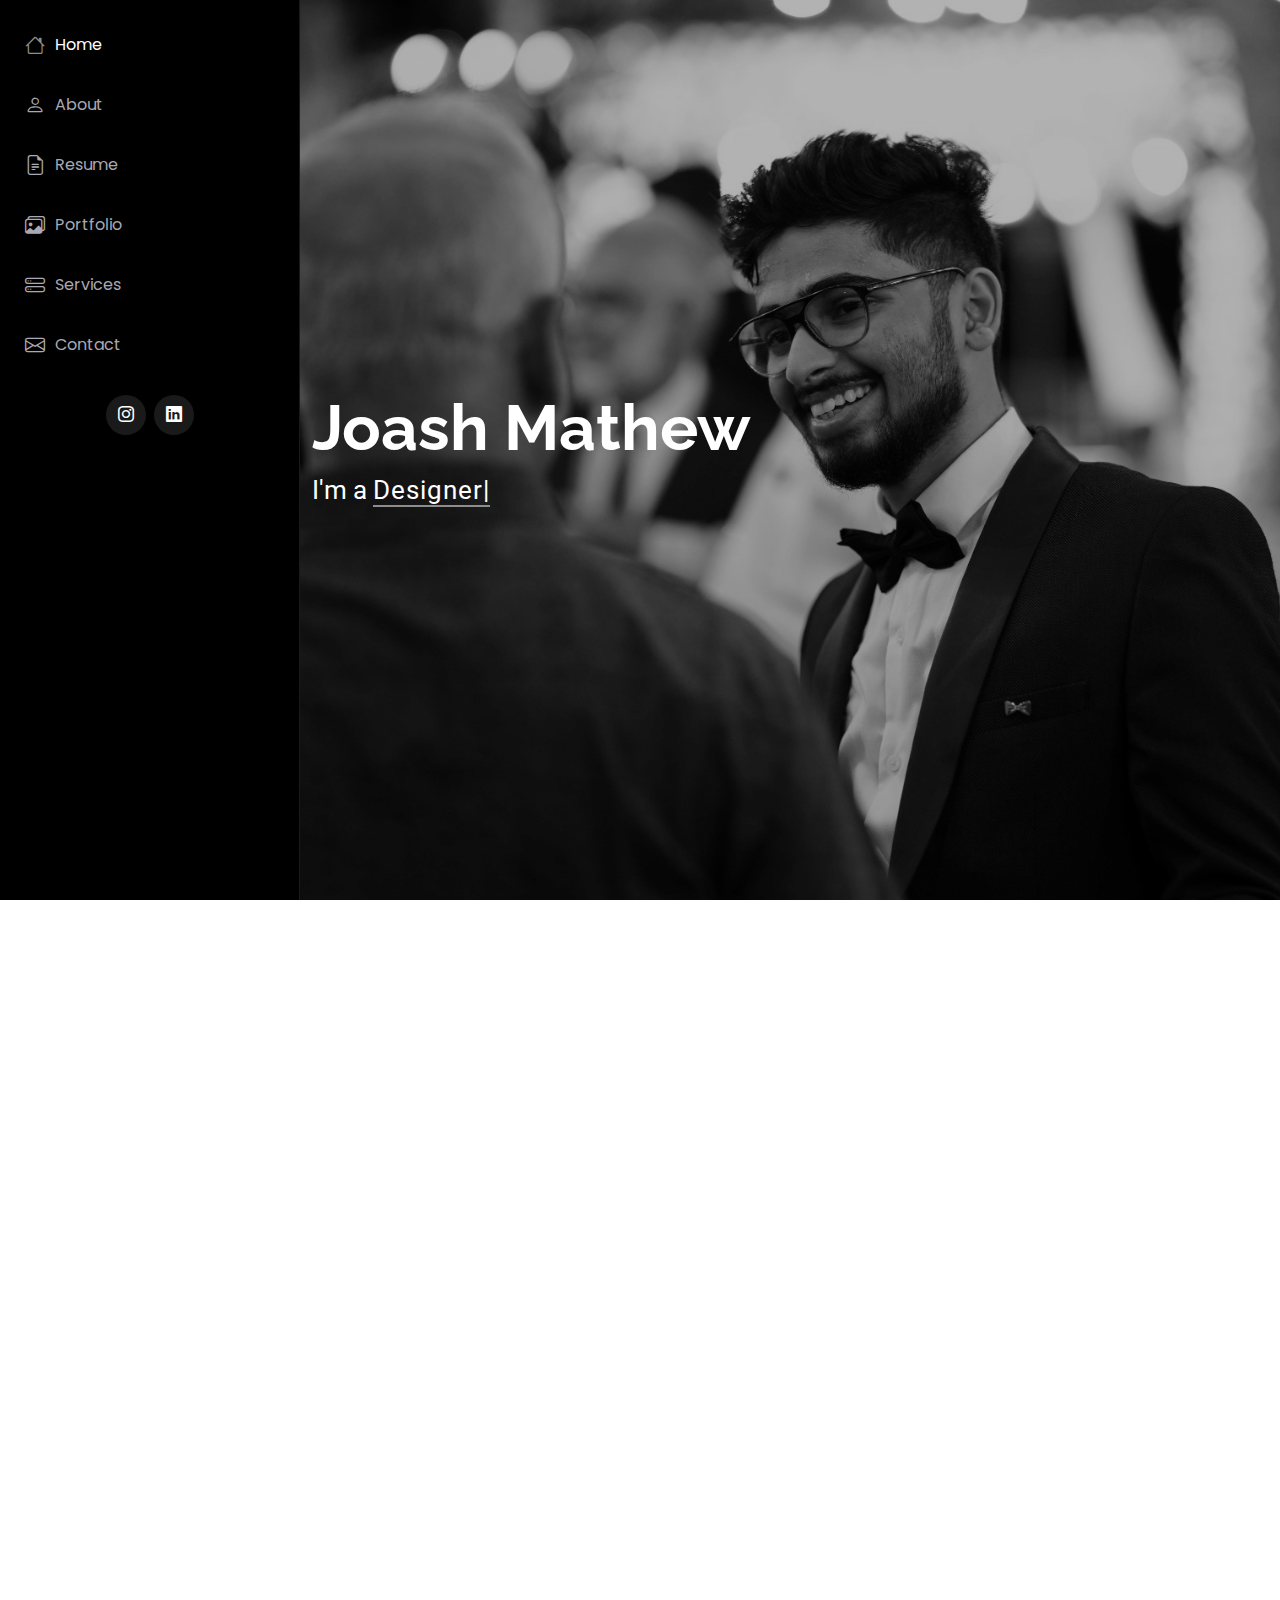
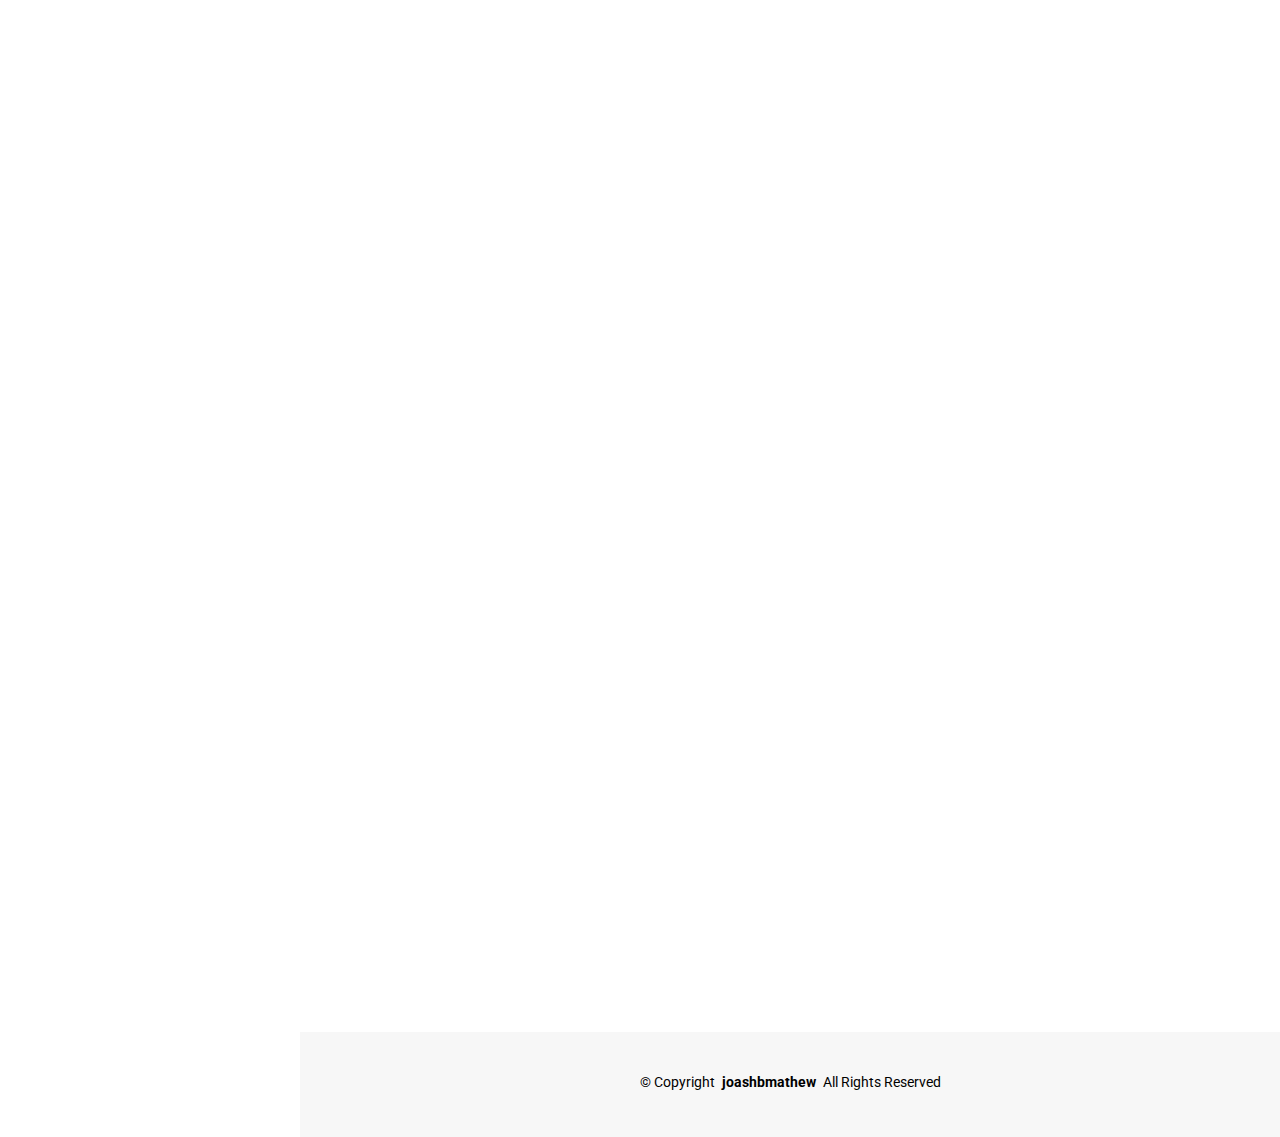
==== commit 351a64f6: "Update index.html" ====
--- a/index.html
+++ b/index.html
@@ -167,7 +167,8 @@
                   <ul>
                     <li>
                       <i class="bi bi-chevron-right"></i>
-                      <strong>Date of Birth :</strong> <span>21 December 2001</span>
+                      <strong>Date of Birth :</strong>
+                      <span>21 December 2001</span>
                     </li>
                     <li>
                       <i class="bi bi-chevron-right"></i>
@@ -410,8 +411,8 @@
 
             <div class="col-lg-6" data-aos="fade-up" data-aos-delay="200">
               <h3 class="resume-title">Projects</h3>
-                <div class="resume-item">
-                <h4>Makers Ecommerce Website desing</h4>
+              <div class="resume-item">
+                <h4>Makers Ecommerce Website</h4>
                 <p><em> </em></p>
                 <ul>
                   <li>
@@ -444,7 +445,6 @@
                     digital assets effortlessly through its user-friendly
                     interface.
                   </li>
-
                 </ul>
               </div>
               <h3 class="resume-title">Certificaitons</h3>
@@ -522,6 +522,35 @@
               data-aos="fade-up"
               data-aos-delay="200"
             >
+              <div
+                class="col-lg-4 col-md-6 portfolio-item isotope-item filter-product"
+              >
+                <div class="portfolio-content h-100">
+                  <img
+                    src="assets/img/portfolio/Makers Website.png"
+                    class="img-fluid"
+                    alt=""
+                  />
+                  <div class="portfolio-info">
+                    <h4>Makers Website</h4>
+                    <p>
+                      <a
+                        href="assets/img/portfolio/Makers Website.png"
+                        title="Fit Pulse Fitness App"
+                        data-gallery="portfolio-gallery-app"
+                        class="glightbox preview-link"
+                        ><i class="bi bi-zoom-in"></i
+                      ></a>
+                      <a
+                        href="portfolio-makerswebsite.html"
+                        title="More Details"
+                        class="details-link"
+                        ><i class="bi bi-link-45deg"></i
+                      ></a>
+                    </p>
+                  </div>
+                </div>
+              </div>
               <div
                 class="col-lg-4 col-md-6 portfolio-item isotope-item filter-app"
               >
